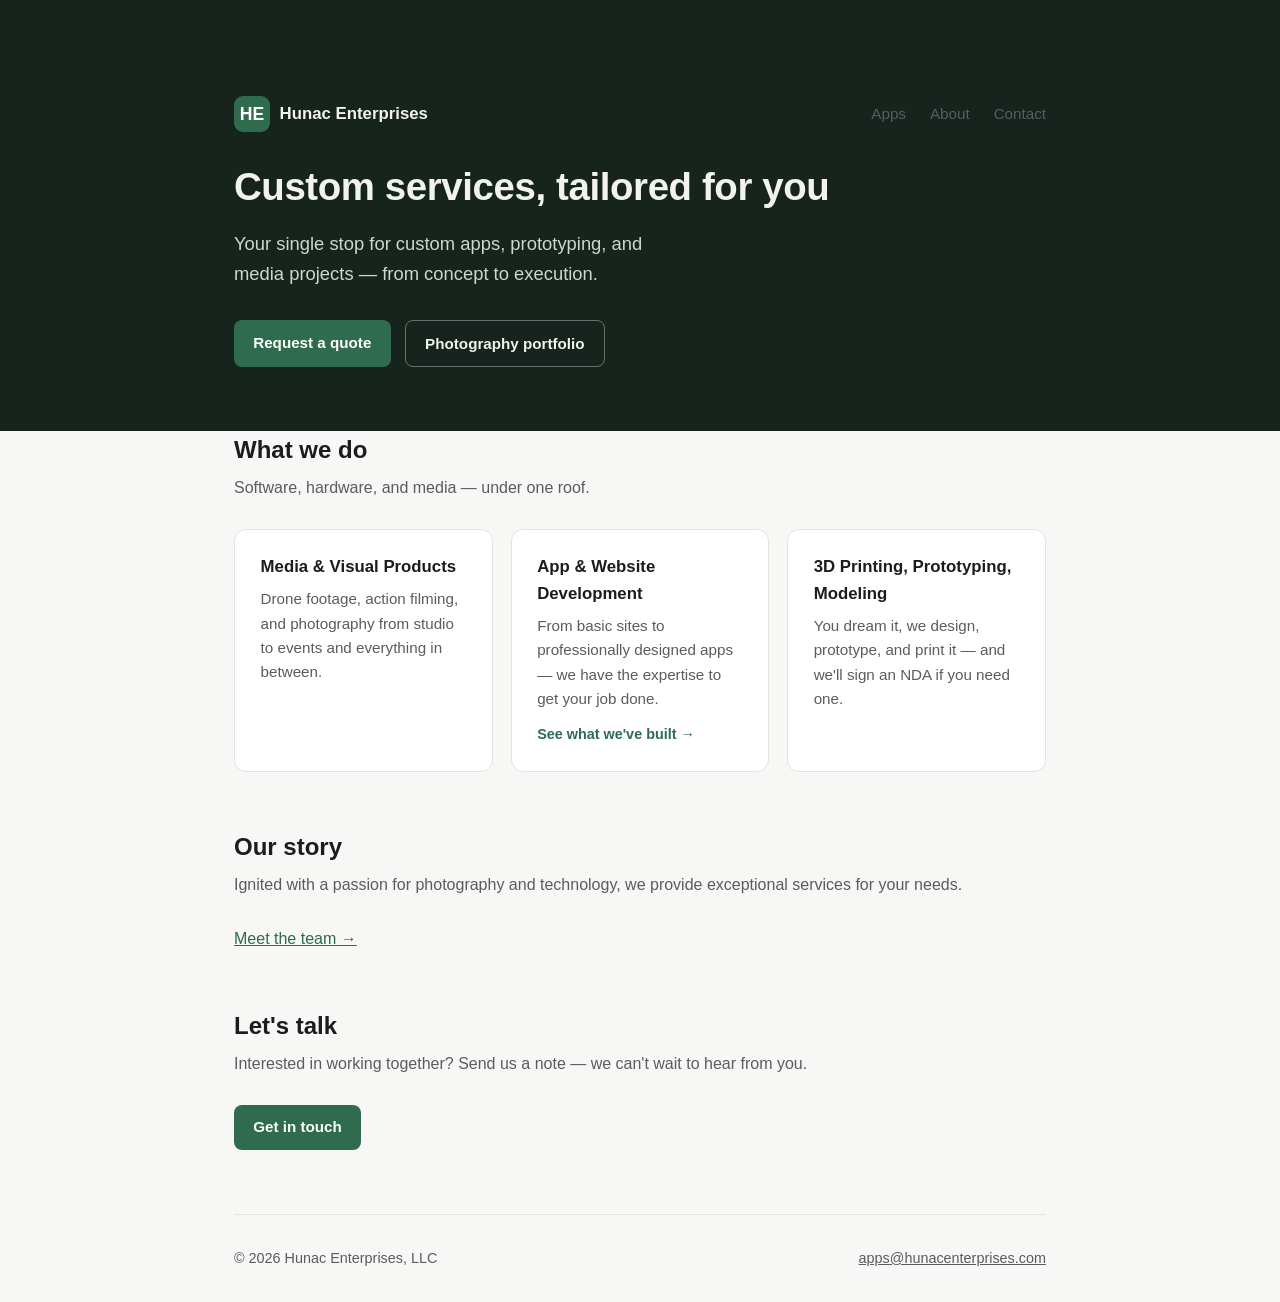
==== index.html @ 503002ae "Initial hunacenterprises.com site (home, apps, about, contact) Co-Authored-By: Claude Sonnet 5 <nore" ====
<!doctype html>
<html lang="en">
<head>
  <meta charset="utf-8">
  <meta name="viewport" content="width=device-width, initial-scale=1">
  <title>Hunac Enterprises</title>
  <meta name="description" content="Custom software, prototyping, and media services from Hunac Enterprises — a small, family-operated shop.">
  <link rel="stylesheet" href="styles.css">
</head>
<body>
  <div class="hero">
    <div class="wrap">
      <header class="site">
        <div class="mark">HE</div>
        <div class="name">Hunac Enterprises</div>
        <nav class="top">
          <a href="/apps.html">Apps</a>
          <a href="/about.html">About</a>
          <a href="/contact.html">Contact</a>
        </nav>
      </header>
      <h1>Custom services, tailored for you</h1>
      <p class="lead">Your single stop for custom apps, prototyping, and media projects — from concept to execution.</p>
      <div class="actions">
        <a class="btn primary" href="/contact.html">Request a quote</a>
        <a class="btn ghost" href="https://www.davidvasek.com/" target="_blank" rel="noopener">Photography portfolio</a>
      </div>
    </div>
  </div>

  <main class="wrap">
    <section>
      <h2 class="section-title">What we do</h2>
      <p class="section-sub">Software, hardware, and media — under one roof.</p>
      <div class="grid">
        <div class="card">
          <h3>Media &amp; Visual Products</h3>
          <p>Drone footage, action filming, and photography from studio to events and everything in between.</p>
        </div>
        <div class="card">
          <h3>App &amp; Website Development</h3>
          <p>From basic sites to professionally designed apps — we have the expertise to get your job done.</p>
          <a class="link" href="/apps.html">See what we've built &rarr;</a>
        </div>
        <div class="card">
          <h3>3D Printing, Prototyping, Modeling</h3>
          <p>You dream it, we design, prototype, and print it — and we'll sign an NDA if you need one.</p>
        </div>
      </div>
    </section>

    <section>
      <h2 class="section-title">Our story</h2>
      <p class="section-sub">Ignited with a passion for photography and technology, we provide exceptional services for your needs.</p>
      <a class="link" href="/about.html">Meet the team &rarr;</a>
    </section>

    <section>
      <h2 class="section-title">Let's talk</h2>
      <p class="section-sub">Interested in working together? Send us a note — we can't wait to hear from you.</p>
      <a class="btn primary" href="/contact.html">Get in touch</a>
    </section>
  </main>

  <div class="wrap">
    <footer class="site">
      <div>&copy; 2026 Hunac Enterprises, LLC</div>
      <div><a href="mailto:apps@hunacenterprises.com">apps@hunacenterprises.com</a></div>
    </footer>
  </div>
</body>
</html>
---- styles.css ----
:root {
  color-scheme: light dark;
  --bg: #f7f7f5;
  --fg: #1c1c1e;
  --muted: #5b5b60;
  --accent: #2e6b4f;
  --accent-fg: #ffffff;
  --card: #ffffff;
  --border: #e3e2df;
  --hero: #16241d;
  --hero-fg: #f2f2f0;
}

@media (prefers-color-scheme: dark) {
  :root {
    --bg: #15161a;
    --fg: #ececef;
    --muted: #a6a6ad;
    --accent: #6fcf9e;
    --accent-fg: #0e1510;
    --card: #1e1f24;
    --border: #2c2d33;
    --hero: #0d1611;
    --hero-fg: #f2f2f0;
  }
}

* { box-sizing: border-box; }

body {
  margin: 0;
  background: var(--bg);
  color: var(--fg);
  font-family: -apple-system, BlinkMacSystemFont, "Segoe UI", Roboto, Helvetica, Arial, sans-serif;
  line-height: 1.6;
}

.wrap {
  max-width: 860px;
  margin: 0 auto;
  padding: 0 1.5rem;
}

header.site {
  display: flex;
  align-items: center;
  gap: 0.6rem;
  padding: 1.5rem 0;
}

header.site .mark {
  width: 36px;
  height: 36px;
  border-radius: 9px;
  background: var(--accent);
  display: flex;
  align-items: center;
  justify-content: center;
  color: var(--accent-fg);
  font-weight: 700;
  font-size: 1.1rem;
  flex-shrink: 0;
}

header.site .name {
  font-weight: 600;
  font-size: 1.05rem;
}

nav.top {
  margin-left: auto;
  display: flex;
  gap: 1.5rem;
}

nav.top a {
  color: var(--muted);
  text-decoration: none;
  font-size: 0.95rem;
}

nav.top a:hover, nav.top a.active { color: var(--accent); }

.hero {
  background: var(--hero);
  color: var(--hero-fg);
}

.hero .wrap {
  padding: 4.5rem 1.5rem 4rem;
}

.hero h1 {
  font-size: 2.4rem;
  margin: 0 0 0.75rem;
  letter-spacing: -0.01em;
}

.hero p.lead {
  font-size: 1.15rem;
  color: #cfd6d0;
  max-width: 42ch;
  margin: 0 0 2rem;
}

.hero .actions { display: flex; gap: 0.9rem; flex-wrap: wrap; }

.btn {
  display: inline-block;
  padding: 0.65rem 1.2rem;
  border-radius: 8px;
  text-decoration: none;
  font-weight: 600;
  font-size: 0.95rem;
}

.btn.primary { background: var(--accent); color: var(--accent-fg); }
.btn.ghost { border: 1px solid rgba(255,255,255,0.35); color: var(--hero-fg); }
.btn.ghost:hover { border-color: rgba(255,255,255,0.7); }

main { padding: 3.5rem 0 5rem; }

section + section { margin-top: 3.5rem; }

h2.section-title {
  font-size: 1.5rem;
  margin: 0 0 0.35rem;
}

p.section-sub {
  color: var(--muted);
  margin: 0 0 1.75rem;
}

.grid {
  display: grid;
  grid-template-columns: repeat(auto-fit, minmax(220px, 1fr));
  gap: 1.1rem;
}

.card {
  background: var(--card);
  border: 1px solid var(--border);
  border-radius: 12px;
  padding: 1.5rem 1.6rem;
}

.card h3 {
  margin: 0 0 0.4rem;
  font-size: 1.05rem;
}

.card p { margin: 0; color: var(--muted); font-size: 0.95rem; }

.card a.link {
  display: inline-block;
  margin-top: 0.75rem;
  color: var(--accent);
  text-decoration: none;
  font-weight: 600;
  font-size: 0.9rem;
}

.card a.link:hover { text-decoration: underline; }

.card .tag {
  display: inline-block;
  font-size: 0.75rem;
  color: var(--accent);
  background: color-mix(in srgb, var(--accent) 15%, transparent);
  padding: 0.15rem 0.5rem;
  border-radius: 999px;
  margin-bottom: 0.5rem;
}

.prose p { margin: 0 0 1.1rem; }
.prose p:last-child { margin-bottom: 0; }

form.stack { display: flex; flex-direction: column; gap: 1rem; max-width: 480px; }

form.stack label {
  font-size: 0.9rem;
  font-weight: 600;
  display: block;
  margin-bottom: 0.35rem;
}

form.stack input,
form.stack select,
form.stack textarea {
  width: 100%;
  padding: 0.6rem 0.7rem;
  border-radius: 8px;
  border: 1px solid var(--border);
  background: var(--card);
  color: var(--fg);
  font: inherit;
}

form.stack textarea { min-height: 120px; resize: vertical; }

form.stack .row { display: flex; gap: 1rem; }
form.stack .row > div { flex: 1; }

form.stack button {
  align-self: flex-start;
  border: none;
  cursor: pointer;
  background: var(--accent);
  color: var(--accent-fg);
  padding: 0.7rem 1.4rem;
  border-radius: 8px;
  font-weight: 600;
  font-size: 0.95rem;
}

.note {
  font-size: 0.85rem;
  color: var(--muted);
}

footer.site {
  margin-top: 4rem;
  padding: 2rem 0;
  border-top: 1px solid var(--border);
  color: var(--muted);
  font-size: 0.9rem;
  display: flex;
  justify-content: space-between;
  flex-wrap: wrap;
  gap: 0.5rem;
}

footer.site a { color: var(--muted); }

a { color: var(--accent); }
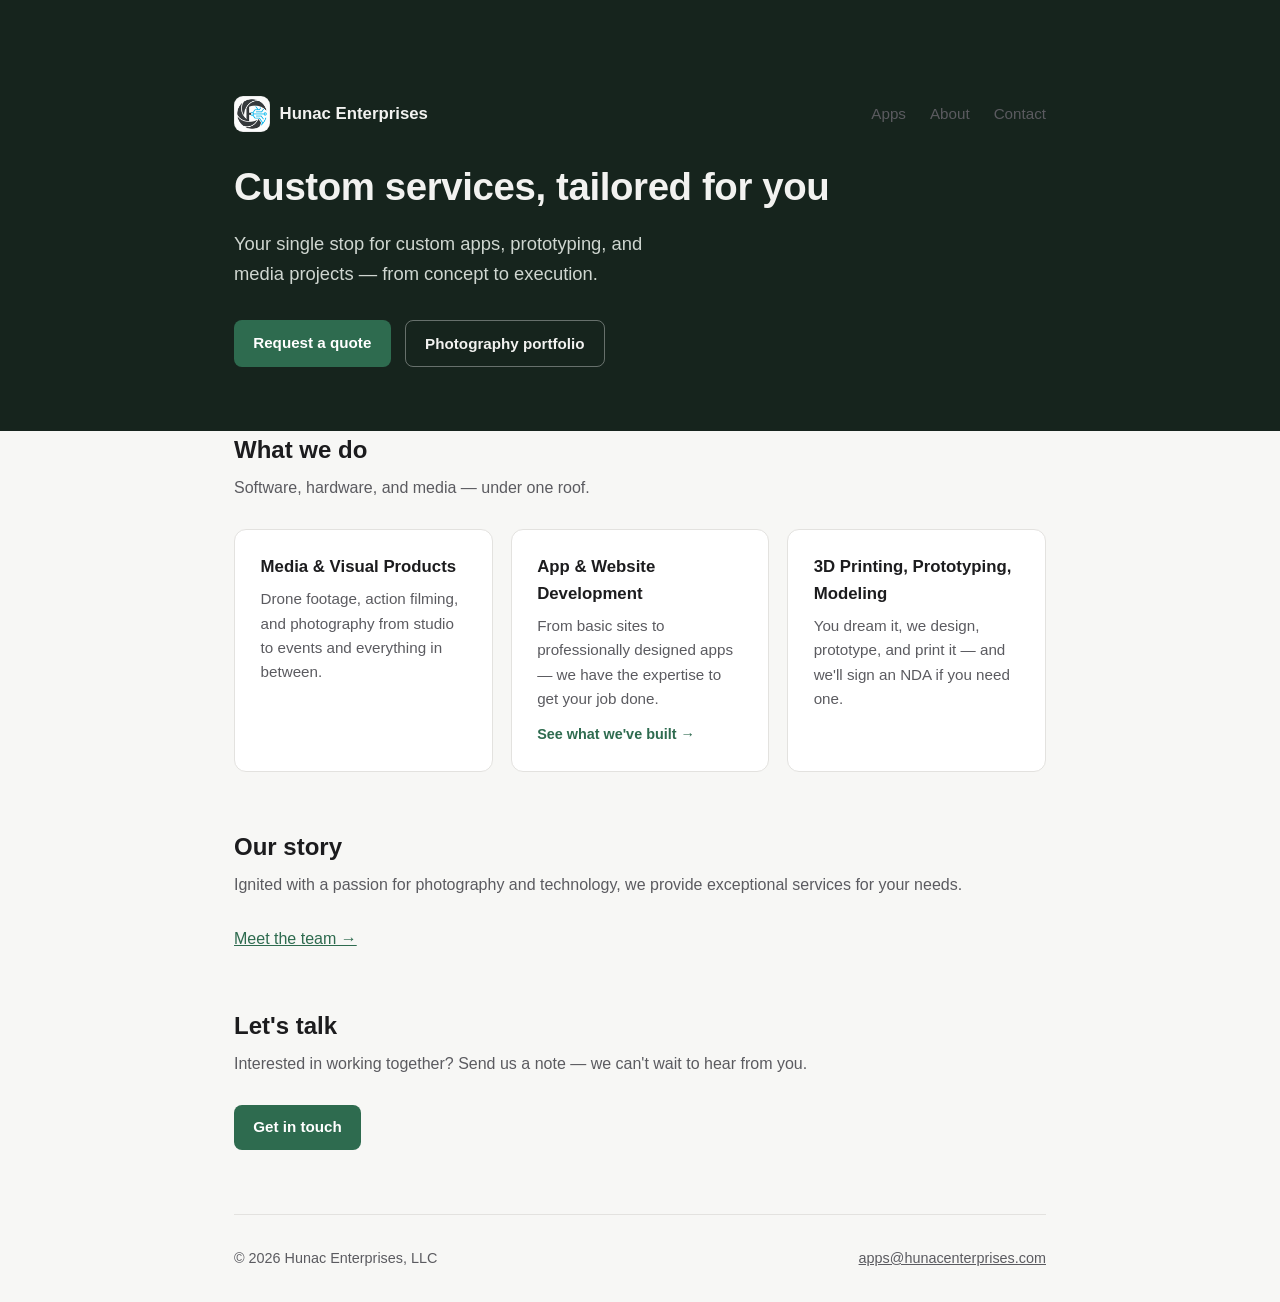
==== commit 66759cbf: "Add real logo (favicon + header mark) Co-Authored-By: Claude Sonnet 5 <noreply@anthropic.com>" ====
--- a/index.html
+++ b/index.html
@@ -5,13 +5,14 @@
   <meta name="viewport" content="width=device-width, initial-scale=1">
   <title>Hunac Enterprises</title>
   <meta name="description" content="Custom software, prototyping, and media services from Hunac Enterprises — a small, family-operated shop.">
+  <link rel="icon" type="image/png" href="/favicon.png">
   <link rel="stylesheet" href="styles.css">
 </head>
 <body>
   <div class="hero">
     <div class="wrap">
       <header class="site">
-        <div class="mark">HE</div>
+        <div class="mark"><img src="/assets/logo.png" alt="Hunac Enterprises"></div>
         <div class="name">Hunac Enterprises</div>
         <nav class="top">
           <a href="/apps.html">Apps</a>
--- a/styles.css
+++ b/styles.css
@@ -52,14 +52,19 @@
   width: 36px;
   height: 36px;
   border-radius: 9px;
-  background: var(--accent);
+  background: #fff;
+  border: 1px solid rgba(0,0,0,0.08);
   display: flex;
   align-items: center;
   justify-content: center;
-  color: var(--accent-fg);
-  font-weight: 700;
-  font-size: 1.1rem;
+  overflow: hidden;
   flex-shrink: 0;
+}
+
+header.site .mark img {
+  width: 100%;
+  height: 100%;
+  object-fit: cover;
 }
 
 header.site .name {
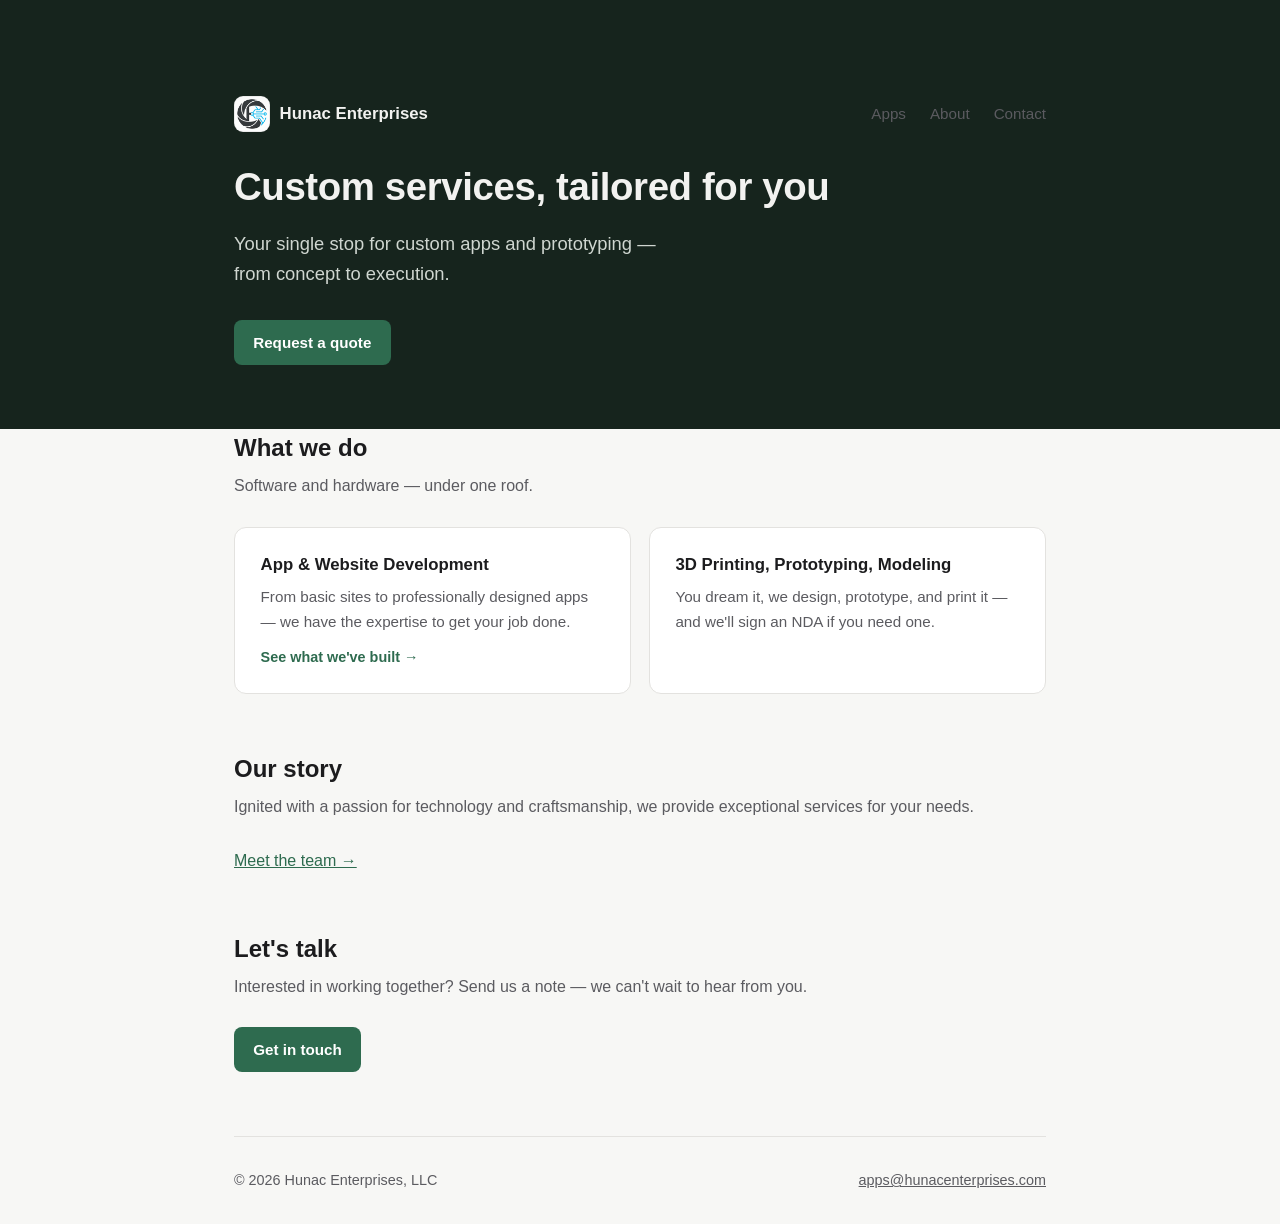
==== commit c20acde4: "Remove photography/portfolio references Co-Authored-By: Claude Sonnet 5 <noreply@anthropic.com>" ====
--- a/index.html
+++ b/index.html
@@ -4,7 +4,7 @@
   <meta charset="utf-8">
   <meta name="viewport" content="width=device-width, initial-scale=1">
   <title>Hunac Enterprises</title>
-  <meta name="description" content="Custom software, prototyping, and media services from Hunac Enterprises — a small, family-operated shop.">
+  <meta name="description" content="Custom software and prototyping services from Hunac Enterprises — a small, family-operated shop.">
   <link rel="icon" type="image/png" href="/favicon.png">
   <link rel="stylesheet" href="styles.css">
 </head>
@@ -21,10 +21,9 @@
         </nav>
       </header>
       <h1>Custom services, tailored for you</h1>
-      <p class="lead">Your single stop for custom apps, prototyping, and media projects — from concept to execution.</p>
+      <p class="lead">Your single stop for custom apps and prototyping — from concept to execution.</p>
       <div class="actions">
         <a class="btn primary" href="/contact.html">Request a quote</a>
-        <a class="btn ghost" href="https://www.davidvasek.com/" target="_blank" rel="noopener">Photography portfolio</a>
       </div>
     </div>
   </div>
@@ -32,12 +31,8 @@
   <main class="wrap">
     <section>
       <h2 class="section-title">What we do</h2>
-      <p class="section-sub">Software, hardware, and media — under one roof.</p>
+      <p class="section-sub">Software and hardware — under one roof.</p>
       <div class="grid">
-        <div class="card">
-          <h3>Media &amp; Visual Products</h3>
-          <p>Drone footage, action filming, and photography from studio to events and everything in between.</p>
-        </div>
         <div class="card">
           <h3>App &amp; Website Development</h3>
           <p>From basic sites to professionally designed apps — we have the expertise to get your job done.</p>
@@ -52,7 +47,7 @@
 
     <section>
       <h2 class="section-title">Our story</h2>
-      <p class="section-sub">Ignited with a passion for photography and technology, we provide exceptional services for your needs.</p>
+      <p class="section-sub">Ignited with a passion for technology and craftsmanship, we provide exceptional services for your needs.</p>
       <a class="link" href="/about.html">Meet the team &rarr;</a>
     </section>
 
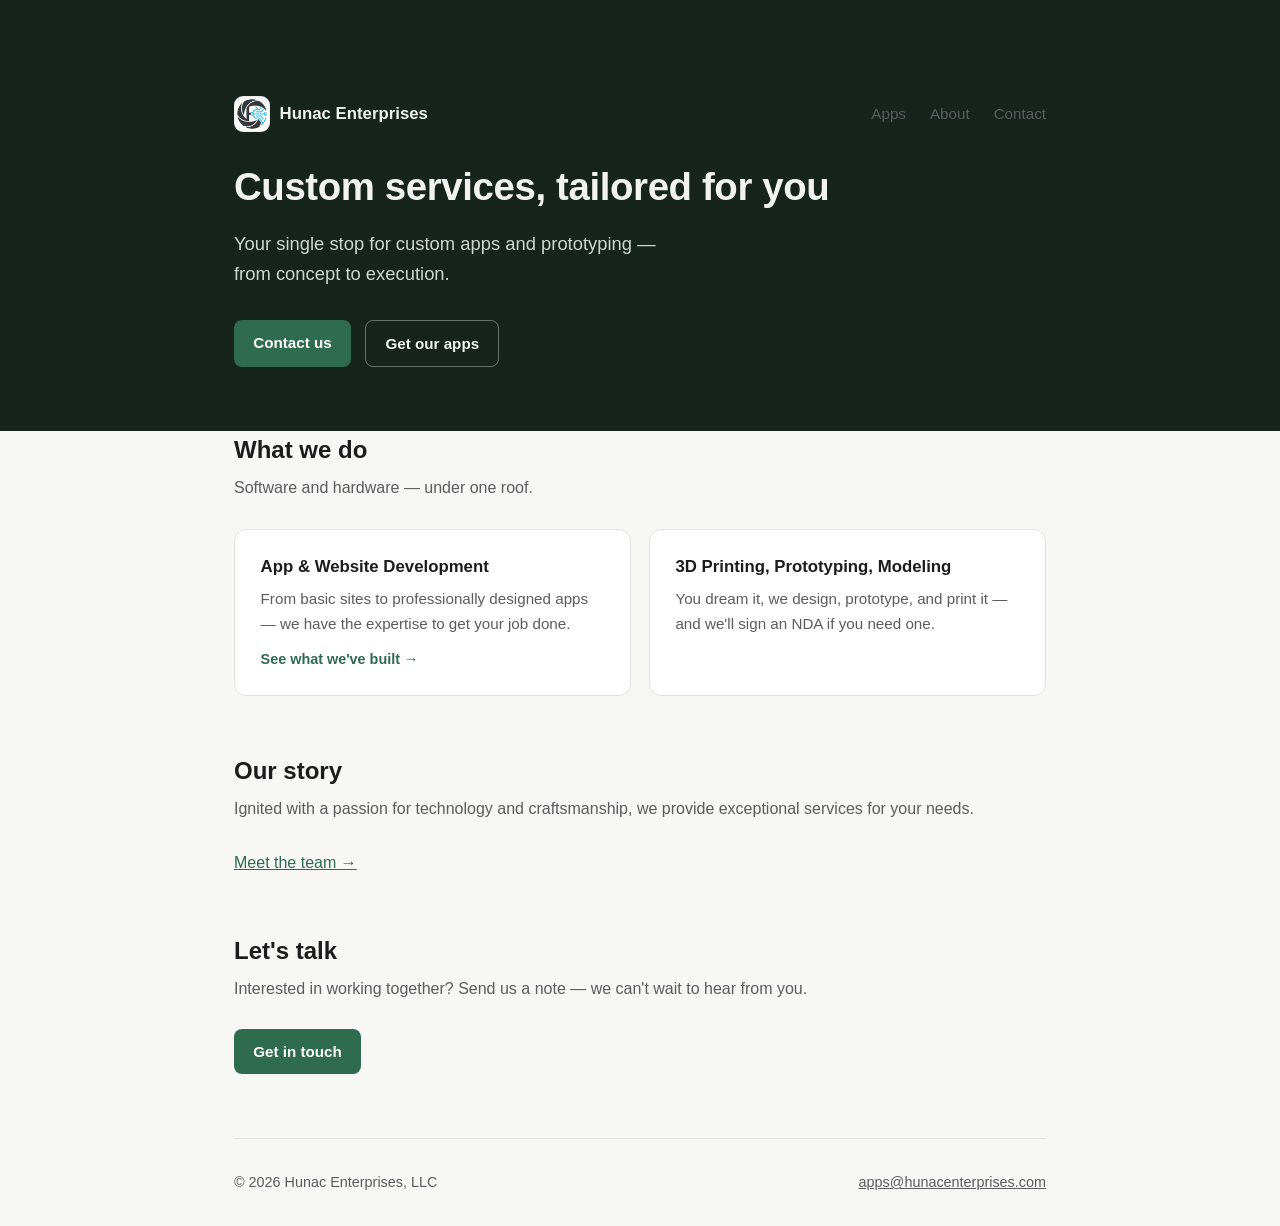
==== commit 77cd92e5: "Add Get Our Apps CTA, link logo home, rename Request a quote to Contact us Makes it easier for visit" ====
--- a/index.html
+++ b/index.html
@@ -12,8 +12,10 @@
   <div class="hero">
     <div class="wrap">
       <header class="site">
-        <div class="mark"><img src="/assets/logo.png" alt="Hunac Enterprises"></div>
-        <div class="name">Hunac Enterprises</div>
+        <a class="brand-link" href="/">
+          <div class="mark"><img src="/assets/logo.png" alt="Hunac Enterprises"></div>
+          <div class="name">Hunac Enterprises</div>
+        </a>
         <nav class="top">
           <a href="/apps.html">Apps</a>
           <a href="/about.html">About</a>
@@ -23,7 +25,8 @@
       <h1>Custom services, tailored for you</h1>
       <p class="lead">Your single stop for custom apps and prototyping — from concept to execution.</p>
       <div class="actions">
-        <a class="btn primary" href="/contact.html">Request a quote</a>
+        <a class="btn primary" href="/contact.html">Contact us</a>
+        <a class="btn ghost" href="/apps.html">Get our apps</a>
       </div>
     </div>
   </div>
--- a/styles.css
+++ b/styles.css
@@ -72,6 +72,14 @@
   font-size: 1.05rem;
 }
 
+header.site a.brand-link {
+  display: flex;
+  align-items: center;
+  gap: 0.6rem;
+  color: inherit;
+  text-decoration: none;
+}
+
 nav.top {
   margin-left: auto;
   display: flex;
@@ -180,6 +188,45 @@
 
 .prose p { margin: 0 0 1.1rem; }
 .prose p:last-child { margin-bottom: 0; }
+
+.team-grid {
+  display: grid;
+  grid-template-columns: repeat(auto-fit, minmax(280px, 1fr));
+  gap: 1.1rem;
+}
+
+.team-card {
+  background: var(--card);
+  border: 1px solid var(--border);
+  border-radius: 12px;
+  padding: 1.6rem;
+}
+
+.team-card .person {
+  display: flex;
+  align-items: center;
+  gap: 0.9rem;
+  margin-bottom: 0.9rem;
+}
+
+.team-card .avatar {
+  width: 52px;
+  height: 52px;
+  border-radius: 50%;
+  background: var(--accent);
+  color: var(--accent-fg);
+  display: flex;
+  align-items: center;
+  justify-content: center;
+  font-weight: 700;
+  font-size: 1.05rem;
+  flex-shrink: 0;
+}
+
+.team-card .person-name { font-weight: 600; font-size: 1.05rem; }
+.team-card .person-title { color: var(--muted); font-size: 0.9rem; }
+
+.team-card p.bio { margin: 0; color: var(--muted); font-size: 0.95rem; }
 
 form.stack { display: flex; flex-direction: column; gap: 1rem; max-width: 480px; }
 
